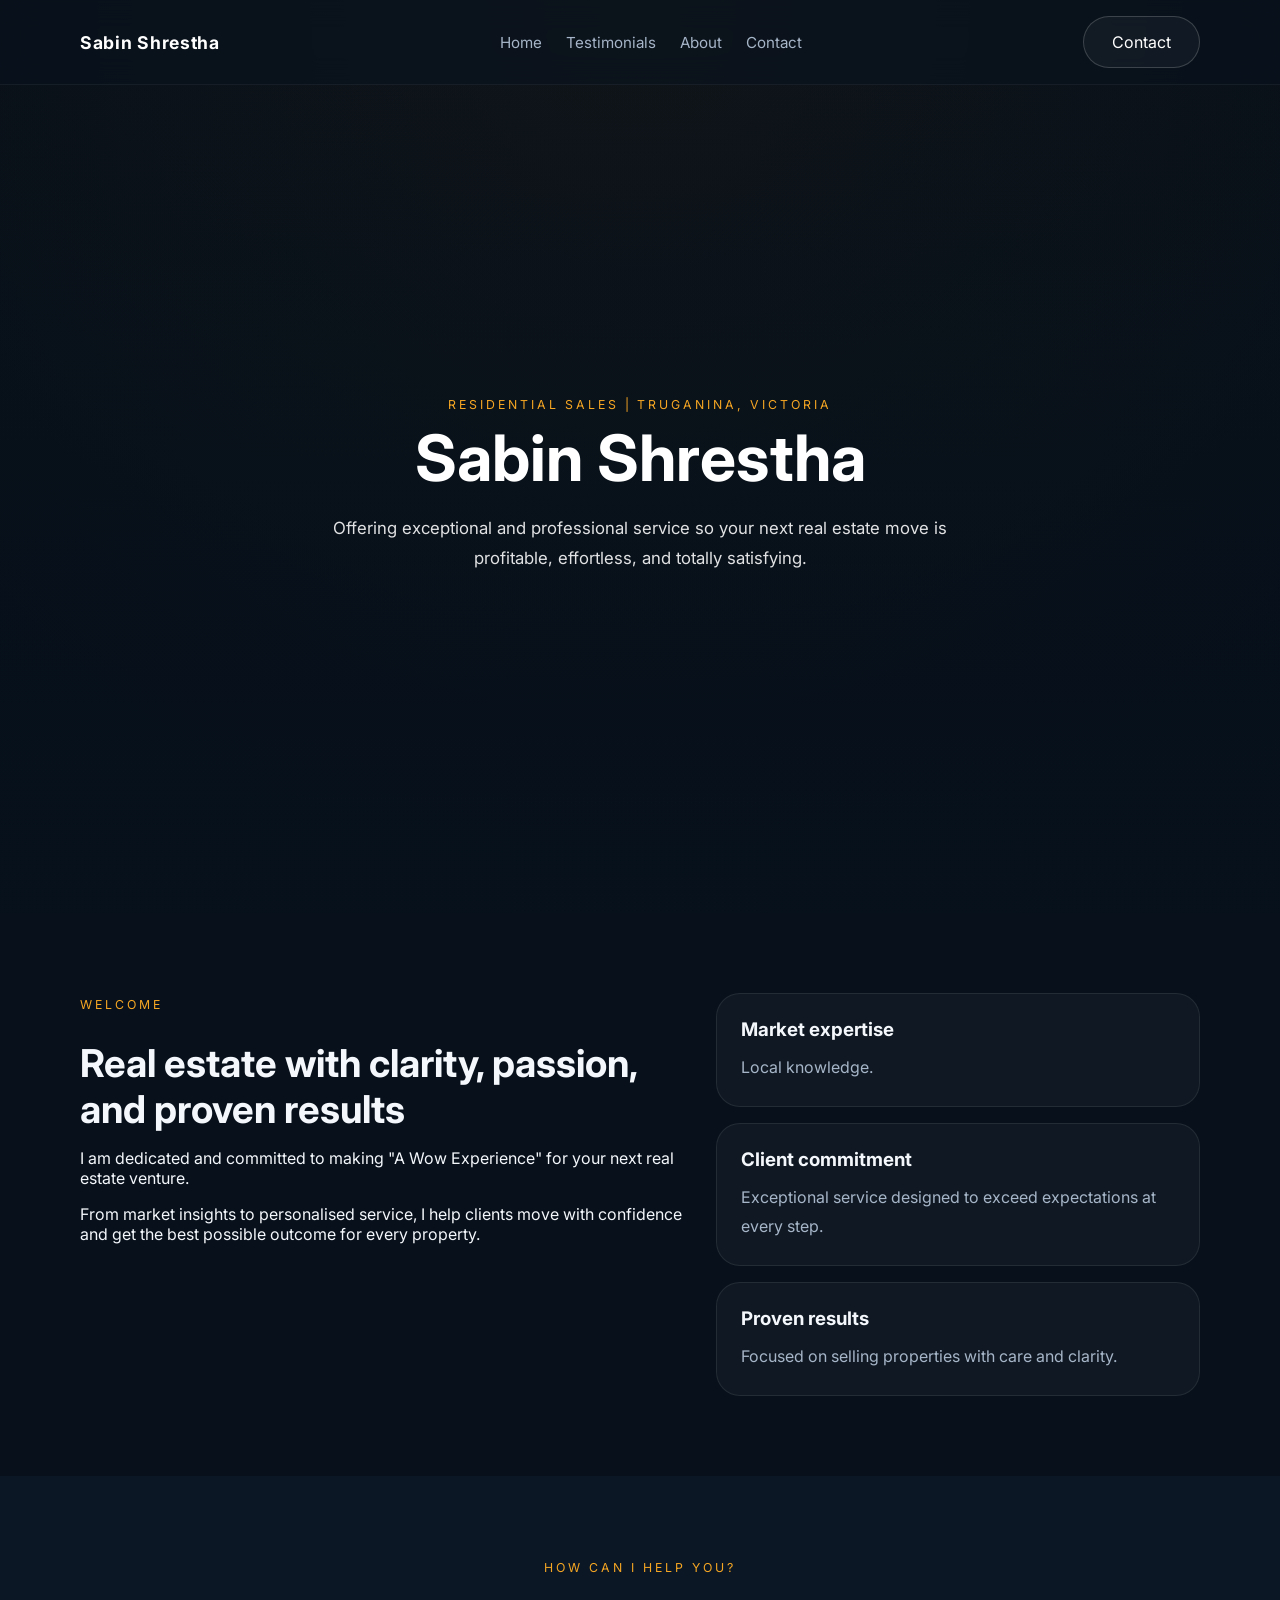
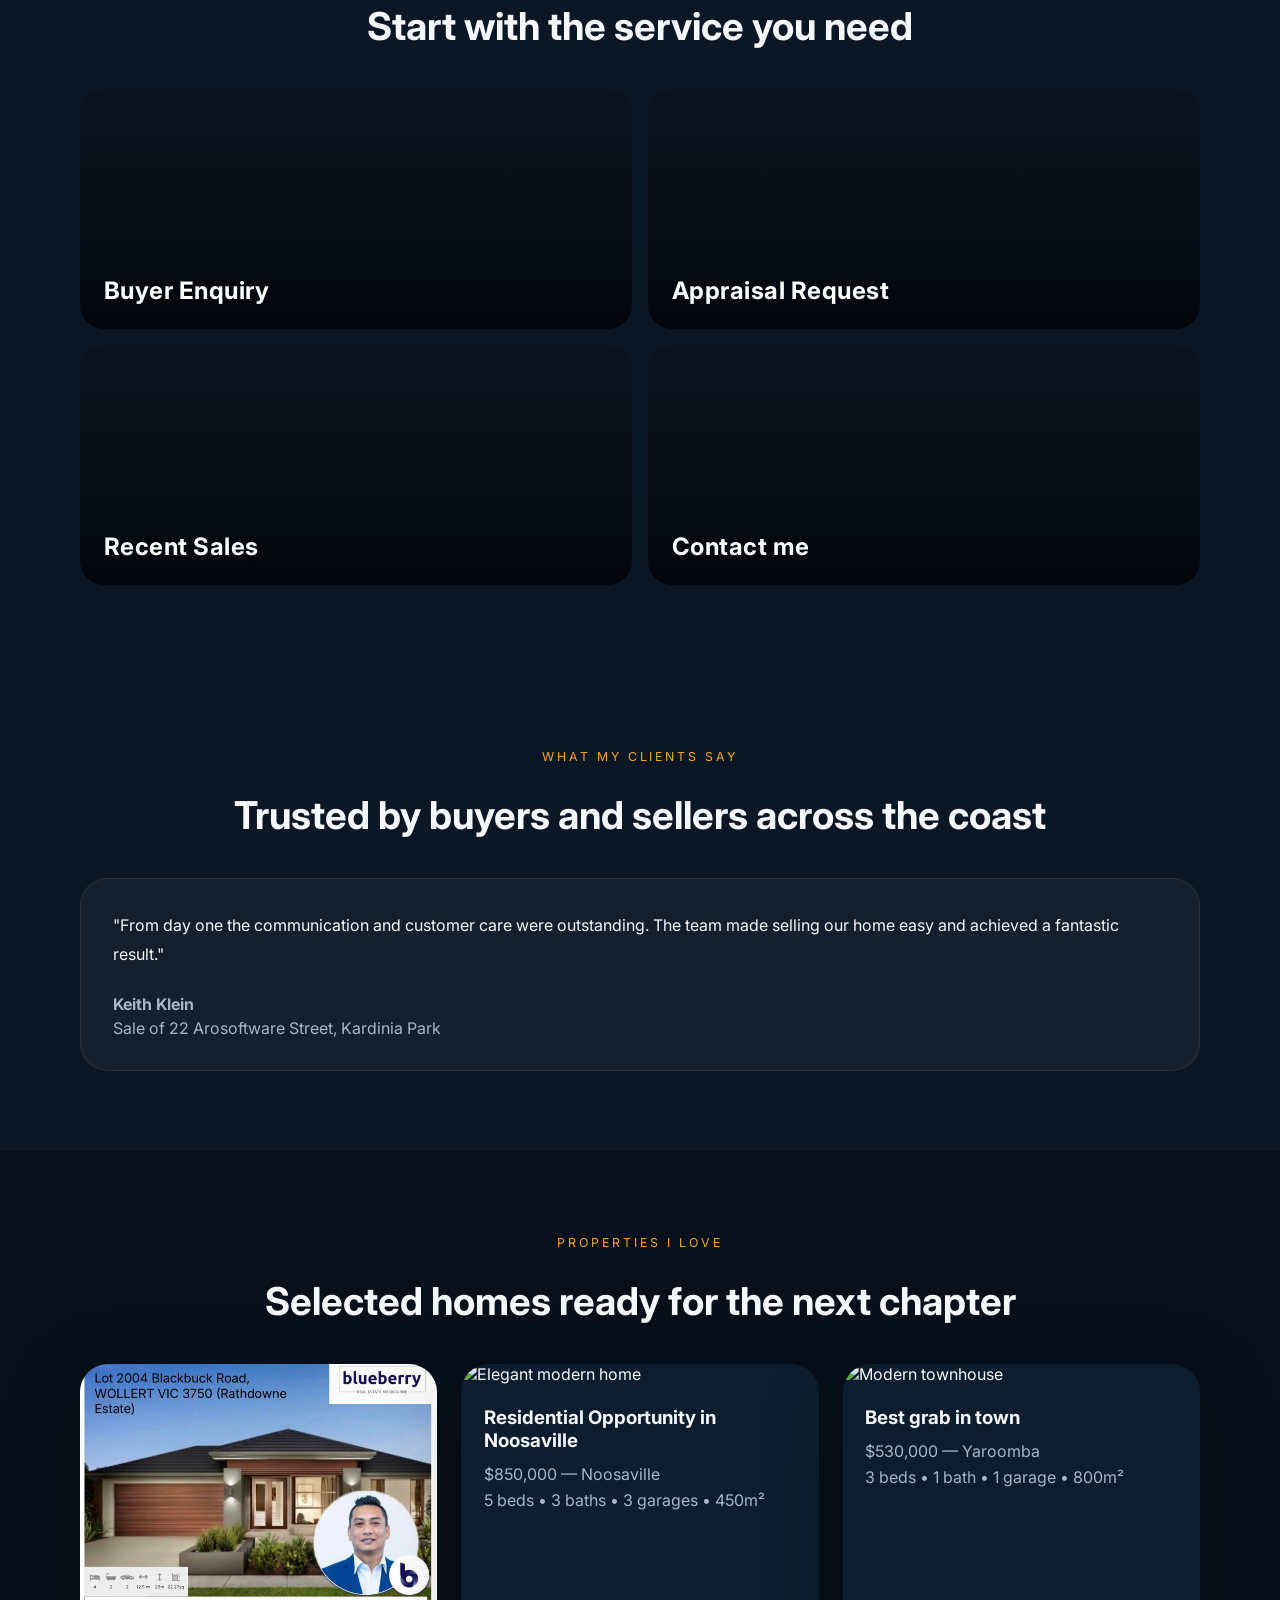
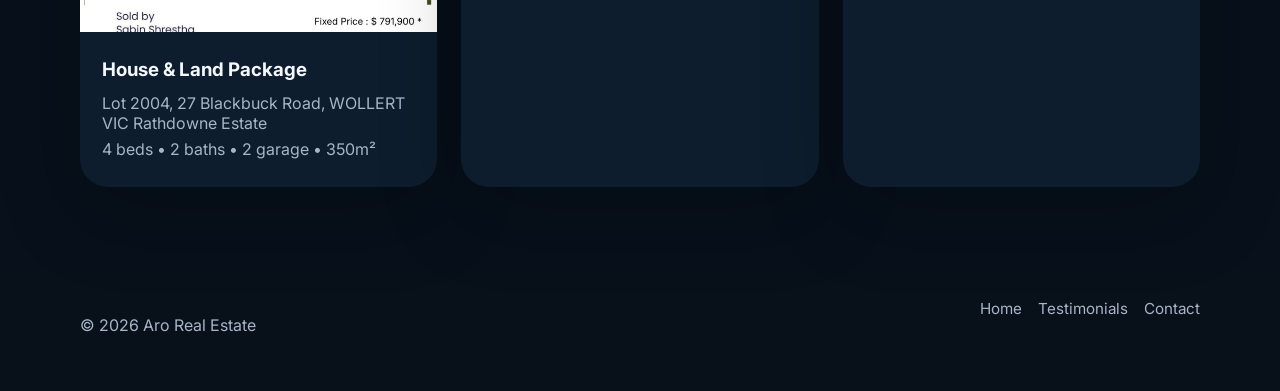
==== index.html @ 0b699689 "Initial site setup for GitHub deployment" ====
<!DOCTYPE html>
<html lang="en">
<head>
  <meta charset="UTF-8" />
  <meta name="viewport" content="width=device-width, initial-scale=1.0" />
  <title>Sabin Shrestha | Real Estate Agent</title>
  <link rel="preconnect" href="https://fonts.googleapis.com" />
  <link rel="preconnect" href="https://fonts.gstatic.com" crossorigin />
  <link href="https://fonts.googleapis.com/css2?family=Inter:wght@400;500;600;700;800&display=swap" rel="stylesheet" />
  <link rel="stylesheet" href="styles.css" />
</head>
<body>
  <header class="site-header">
    <div class="container nav-wrap">
      <a href="index.html" class="logo">Sabin Shrestha</a>
      <nav class="main-nav">
        <a href="index.html">Home</a>
        <a href="testimonials.html">Testimonials</a>
        <a href="about.html">About</a>
        <a href="contact.html">Contact</a>
      </nav>
      <a href="contact.html" class="button button-secondary">Contact</a>
    </div>
  </header>

  <main>
    <section class="hero" id="home">
      <div class="hero-overlay"></div>
      <div class="container hero-content">
        <span class="eyebrow">Residential sales | Truganina, Victoria</span>
        <h1>Sabin Shrestha</h1>
        <p>Offering exceptional and professional service so your next real estate move is profitable, effortless, and totally satisfying.</p>
      </div>
    </section>

    <section class="about section-light">
      <div class="container section-grid">
        <div>
          <span class="section-subtitle">Welcome</span>
          <h2>Real estate with clarity, passion, and proven results</h2>
          <p>I am dedicated and committed to making "A Wow Experience" for your next real estate venture.</p>
          <p>From market insights to personalised service, I help clients move with confidence and get the best possible outcome for every property.</p>
        </div>
        <div class="feature-cards">
          <article class="feature-card">
            <h3>Market expertise</h3>
            <p>Local knowledge.</p>
          </article>
          <article class="feature-card">
            <h3>Client commitment</h3>
            <p>Exceptional service designed to exceed expectations at every step.</p>
          </article>
          <article class="feature-card">
            <h3>Proven results</h3>
            <p>Focused on selling properties with care and clarity.</p>
          </article>
        </div>
      </div>
    </section>

    <section class="quick-links section-dark">
      <div class="container">
        <div class="section-header">
          <span class="section-subtitle">How can I help you?</span>
          <h2>Start with the service you need</h2>
        </div>
        <div class="shortcut-grid">
          <a href="buyer-enquiry.html" class="shortcut-card" style="background-image: url('https://images.unsplash.com/photo-1523217582562-09d0def993a6?auto=format&fit=crop&w=900&q=80')">
            <div class="shortcut-overlay"></div>
            <span>Buyer Enquiry</span>
          </a>
          <a href="appraisal.html" class="shortcut-card" style="background-image: url('https://images.unsplash.com/photo-1494526585095-c41746248156?auto=format&fit=crop&w=900&q=80')">
            <div class="shortcut-overlay"></div>
            <span>Appraisal Request</span>
          </a>
          <a href="recent-sales.html" class="shortcut-card" style="background-image: url('https://images.unsplash.com/photo-1523217582562-09d0def993a6?auto=format&fit=crop&w=900&q=80')">
            <div class="shortcut-overlay"></div>
            <span>Recent Sales</span>
          </a>
          <a href="contact.html" class="shortcut-card" style="background-image: url('https://images.unsplash.com/photo-1515378791036-0648a3ef77b2?auto=format&fit=crop&w=900&q=80')">
            <div class="shortcut-overlay"></div>
            <span>Contact me</span>
          </a>
        </div>
      </div>
    </section>

    <section class="testimonials section-dark" id="testimonials">
      <div class="container">
        <div class="section-header">
          <span class="section-subtitle">What my clients say</span>
          <h2>Trusted by buyers and sellers across the coast</h2>
        </div>
        <div class="testimonial-slider" id="testimonial-slider">
          <article class="testimonial-card active">
            <p>"From day one the communication and customer care were outstanding. The team made selling our home easy and achieved a fantastic result."</p>
            <div class="testimonial-meta">
              <strong>Keith Klein</strong>
              <span>Sale of 22 Arosoftware Street, Kardinia Park</span>
            </div>
          </article>
        </div>
      </div>
    </section>

    <section class="properties section-light" id="properties">
      <div class="container">
        <div class="section-header">
          <span class="section-subtitle">Properties I Love</span>
          <h2>Selected homes ready for the next chapter</h2>
        </div>
        <div class="property-grid">
          <article class="property-card">
            <img src="soldhome.jpg" alt="Luxury coastal home" />
            <div class="property-details">
              <h3>House & Land Package</h3>
              <p>Lot 2004, 27 Blackbuck Road, WOLLERT VIC Rathdowne Estate</p>
              <div class="property-meta">4 beds • 2 baths • 2 garage • 350m²</div>
            </div>
          </article>
          <article class="property-card">
            <img src="https://images.unsplash.com/photo-1512917774080-9991f1c4c750?auto=format&fit=crop&w=900&q=80" alt="Elegant modern home" />
            <div class="property-details">
              <h3>Residential Opportunity in Noosaville</h3>
              <p>$850,000 — Noosaville</p>
              <div class="property-meta">5 beds • 3 baths • 3 garages • 450m²</div>
            </div>
          </article>
          <article class="property-card">
            <img src="https://images.unsplash.com/photo-1494526585095-c41746248156?auto=format&fit=crop&w=900&q=80" alt="Modern townhouse" />
            <div class="property-details">
              <h3>Best grab in town</h3>
              <p>$530,000 — Yaroomba</p>
              <div class="property-meta">3 beds • 1 bath • 1 garage • 800m²</div>
            </div>
          </article>
        </div>
      </div>
    </section>

  </main>

  <footer class="site-footer">
    <div class="container footer-grid">
      <p>© 2026 Aro Real Estate</p>
      <div class="footer-links">
        <a href="index.html">Home</a>
        <a href="testimonials.html">Testimonials</a>
        <a href="contact.html">Contact</a>
      </div>
    </div>
  </footer>

  <script src="script.js"></script>
</body>
</html>
---- styles.css ----
:root {
  --bg: #0d1723;
  --surface: #121b27;
  --surface-alt: #182533;
  --text: #f4f7fb;
  --muted: #a6b5c8;
  --primary: #f5a623;
  --primary-dark: #cf8f1d;
  --accent: #ffffff;
  --shadow: 0 24px 80px rgba(0, 0, 0, 0.25);
  font-family: 'Inter', system-ui, sans-serif;
}

* {
  box-sizing: border-box;
}

html {
  scroll-behavior: smooth;
}

body {
  margin: 0;
  min-height: 100vh;
  background: radial-gradient(circle at top, rgba(245, 166, 35, 0.12), transparent 28%),
    linear-gradient(180deg, #08101c 0%, #0c171f 100%);
  color: var(--text);
}

button,
input,
textarea,
select {
  font: inherit;
}

.container {
  width: min(1120px, calc(100% - 2rem));
  margin: 0 auto;
}

.site-header {
  position: sticky;
  top: 0;
  z-index: 10;
  background: rgba(7, 17, 28, 0.82);
  backdrop-filter: blur(14px);
  border-bottom: 1px solid rgba(255, 255, 255, 0.05);
}

.nav-wrap {
  display: flex;
  align-items: center;
  justify-content: space-between;
  gap: 1rem;
  padding: 1rem 0;
}

.logo {
  color: white;
  text-decoration: none;
  font-size: 1.1rem;
  font-weight: 700;
  letter-spacing: 0.04em;
}

.main-nav {
  display: flex;
  gap: 1.5rem;
}

.main-nav a,
.footer-links a {
  color: var(--muted);
  text-decoration: none;
  font-size: 0.95rem;
}

.main-nav a:hover,
.footer-links a:hover {
  color: var(--accent);
}

.button {
  display: inline-flex;
  align-items: center;
  justify-content: center;
  text-decoration: none;
  border: none;
  cursor: pointer;
  transition: transform 0.2s ease, background 0.2s ease, color 0.2s ease;
}

.button:hover {
  transform: translateY(-1px);
}

.button-primary {
  background: var(--primary);
  color: #08101c;
  padding: 0.95rem 1.75rem;
  border-radius: 999px;
  font-weight: 700;
}

.button-secondary,
.button-tertiary {
  color: var(--accent);
  padding: 0.95rem 1.75rem;
  border-radius: 999px;
  border: 1px solid rgba(255, 255, 255, 0.18);
  background: rgba(255, 255, 255, 0.04);
}

.hero {
  position: relative;
  min-height: 92vh;
  display: grid;
  place-items: center;
  text-align: center;
  color: white;
  background-image: linear-gradient(180deg, rgba(5, 13, 21, 0.6), rgba(5, 13, 21, 0.8)),
    url('https://images.unsplash.com/photo-1494526585095-c41746248156?auto=format&fit=crop&w=1600&q=80');
  background-size: cover;
  background-position: center;
}

.hero-overlay {
  position: absolute;
  inset: 0;
  background: linear-gradient(180deg, rgba(7, 17, 28, 0.2) 0%, rgba(7, 17, 28, 0.85) 100%);
}

.hero-content {
  position: relative;
  max-width: 760px;
  z-index: 1;
}

.eyebrow,
.section-subtitle {
  display: inline-block;
  text-transform: uppercase;
  letter-spacing: 0.24em;
  font-size: 0.77rem;
  color: var(--primary);
  margin-bottom: 1rem;
}

.hero h1 {
  font-size: clamp(3rem, 5vw, 5rem);
  line-height: 0.95;
  margin: 0;
}

.hero p {
  margin: 1.5rem auto 2rem;
  max-width: 680px;
  color: rgba(255, 255, 255, 0.88);
  font-size: 1.05rem;
  line-height: 1.8;
}

.hero-actions {
  display: flex;
  flex-wrap: wrap;
  justify-content: center;
  gap: 1rem;
}

.section-light,
.section-dark {
  padding: 5rem 0;
}

.section-light {
  background: #07101b;
}

.section-dark {
  background: #0b1725;
}

.section-header {
  text-align: center;
  margin-bottom: 2.5rem;
}

.section-header h2,
.about h2 {
  font-size: clamp(2rem, 3vw, 3rem);
  margin: 0.75rem 0 0;
}

.section-grid {
  display: grid;
  grid-template-columns: 1.25fr 1fr;
  gap: 2rem;
  align-items: start;
}

.about-image-wrapper {
  margin-bottom: 1.75rem;
  border-radius: 32px;
  overflow: hidden;
  box-shadow: 0 28px 70px rgba(0, 0, 0, 0.18);
}

.about-image-wrapper img {
  width: 100%;
  height: auto;
  display: block;
  object-fit: cover;
}

.feature-cards {
  display: grid;
  gap: 1rem;
}

.feature-card {
  padding: 1.5rem;
  background: rgba(255, 255, 255, 0.04);
  border: 1px solid rgba(255, 255, 255, 0.08);
  border-radius: 24px;
}

.shortcut-grid {
  display: grid;
  grid-template-columns: repeat(2, minmax(0, 1fr));
  gap: 1rem;
  margin-top: 2rem;
}

.shortcut-card {
  position: relative;
  display: block;
  min-height: 240px;
  border-radius: 24px;
  overflow: hidden;
  background-size: cover;
  background-position: center;
  color: white;
  text-decoration: none;
  transition: transform 0.25s ease, box-shadow 0.25s ease;
}

.shortcut-card:hover {
  transform: translateY(-4px);
  box-shadow: 0 28px 70px rgba(0, 0, 0, 0.25);
}

.shortcut-overlay {
  position: absolute;
  inset: 0;
  background: linear-gradient(180deg, rgba(0, 0, 0, 0.12), rgba(0, 0, 0, 0.7));
}

.shortcut-card span {
  position: absolute;
  left: 1.5rem;
  bottom: 1.5rem;
  font-size: 1.5rem;
  font-weight: 700;
  letter-spacing: 0.02em;
}

.feature-card h3 {
  margin: 0 0 0.75rem;
}

.feature-card p {
  margin: 0;
  color: var(--muted);
  line-height: 1.8;
}

.testimonial-slider {
  display: grid;
  gap: 1rem;
}

.testimonial-card {
  padding: 2rem;
  border-radius: 28px;
  background: rgba(255, 255, 255, 0.04);
  border: 1px solid rgba(255, 255, 255, 0.08);
  opacity: 0.4;
  transform: scale(0.98);
  transition: opacity 0.35s ease, transform 0.35s ease;
}

.testimonial-card.active {
  opacity: 1;
  transform: scale(1);
}

.testimonial-card p {
  margin: 0 0 1.5rem;
  line-height: 1.85;
}

.testimonial-meta {
  display: flex;
  flex-direction: column;
  gap: 0.25rem;
  color: var(--muted);
}

.slider-controls {
  margin-top: 1.5rem;
  display: flex;
  justify-content: center;
  gap: 0.75rem;
}

.slider-controls button {
  width: 3rem;
  height: 3rem;
  border-radius: 50%;
  border: 1px solid rgba(255, 255, 255, 0.12);
  background: rgba(255, 255, 255, 0.06);
  color: white;
  cursor: pointer;
}

.property-grid {
  display: grid;
  grid-template-columns: repeat(3, minmax(0, 1fr));
  gap: 1.5rem;
}

.property-card {
  background: #0d1d2d;
  border-radius: 28px;
  overflow: hidden;
  box-shadow: var(--shadow);
}

.property-card img {
  width: 100%;
  aspect-ratio: 4 / 3;
  object-fit: cover;
}

.property-details {
  padding: 1.4rem;
}

.property-details h3 {
  margin: 0 0 0.75rem;
}

.property-details p,
.property-meta {
  margin: 0.35rem 0;
  color: var(--muted);
}

.contact-grid {
  display: grid;
  grid-template-columns: 1fr 1fr;
  gap: 3rem;
  align-items: start;
}

.contact-info {
  margin-top: 1.75rem;
}

.contact-info strong {
  display: block;
  margin-bottom: 0.35rem;
  color: var(--accent);
}

.contact-info a {
  color: var(--text);
  text-decoration: none;
}

.contact-form {
  display: grid;
  gap: 1rem;
}

.contact-form label {
  display: grid;
  gap: 0.55rem;
  color: var(--muted);
  font-size: 0.95rem;
}

.contact-form input,
.contact-form textarea {
  width: 100%;
  border: 1px solid rgba(255, 255, 255, 0.11);
  border-radius: 18px;
  background: rgba(255, 255, 255, 0.04);
  color: var(--text);
  padding: 0.95rem 1rem;
}

.contact-form input:focus,
.contact-form textarea:focus {
  outline: 1px solid rgba(245, 166, 35, 0.8);
}

.site-footer {
  padding: 2rem 0 2.5rem;
  background: #08101a;
}

.footer-grid {
  display: flex;
  justify-content: space-between;
  flex-wrap: wrap;
  gap: 1rem;
  color: var(--muted);
}

.footer-links {
  display: flex;
  gap: 1rem;
  flex-wrap: wrap;
}

@media (max-width: 900px) {
  .section-grid,
  .contact-grid {
    grid-template-columns: 1fr;
  }

  .property-grid {
    grid-template-columns: 1fr;
  }
}

@media (max-width: 680px) {
  .main-nav {
    display: none;
  }

  .nav-wrap {
    justify-content: space-between;
  }

  .hero h1 {
    font-size: 3rem;
  }
}
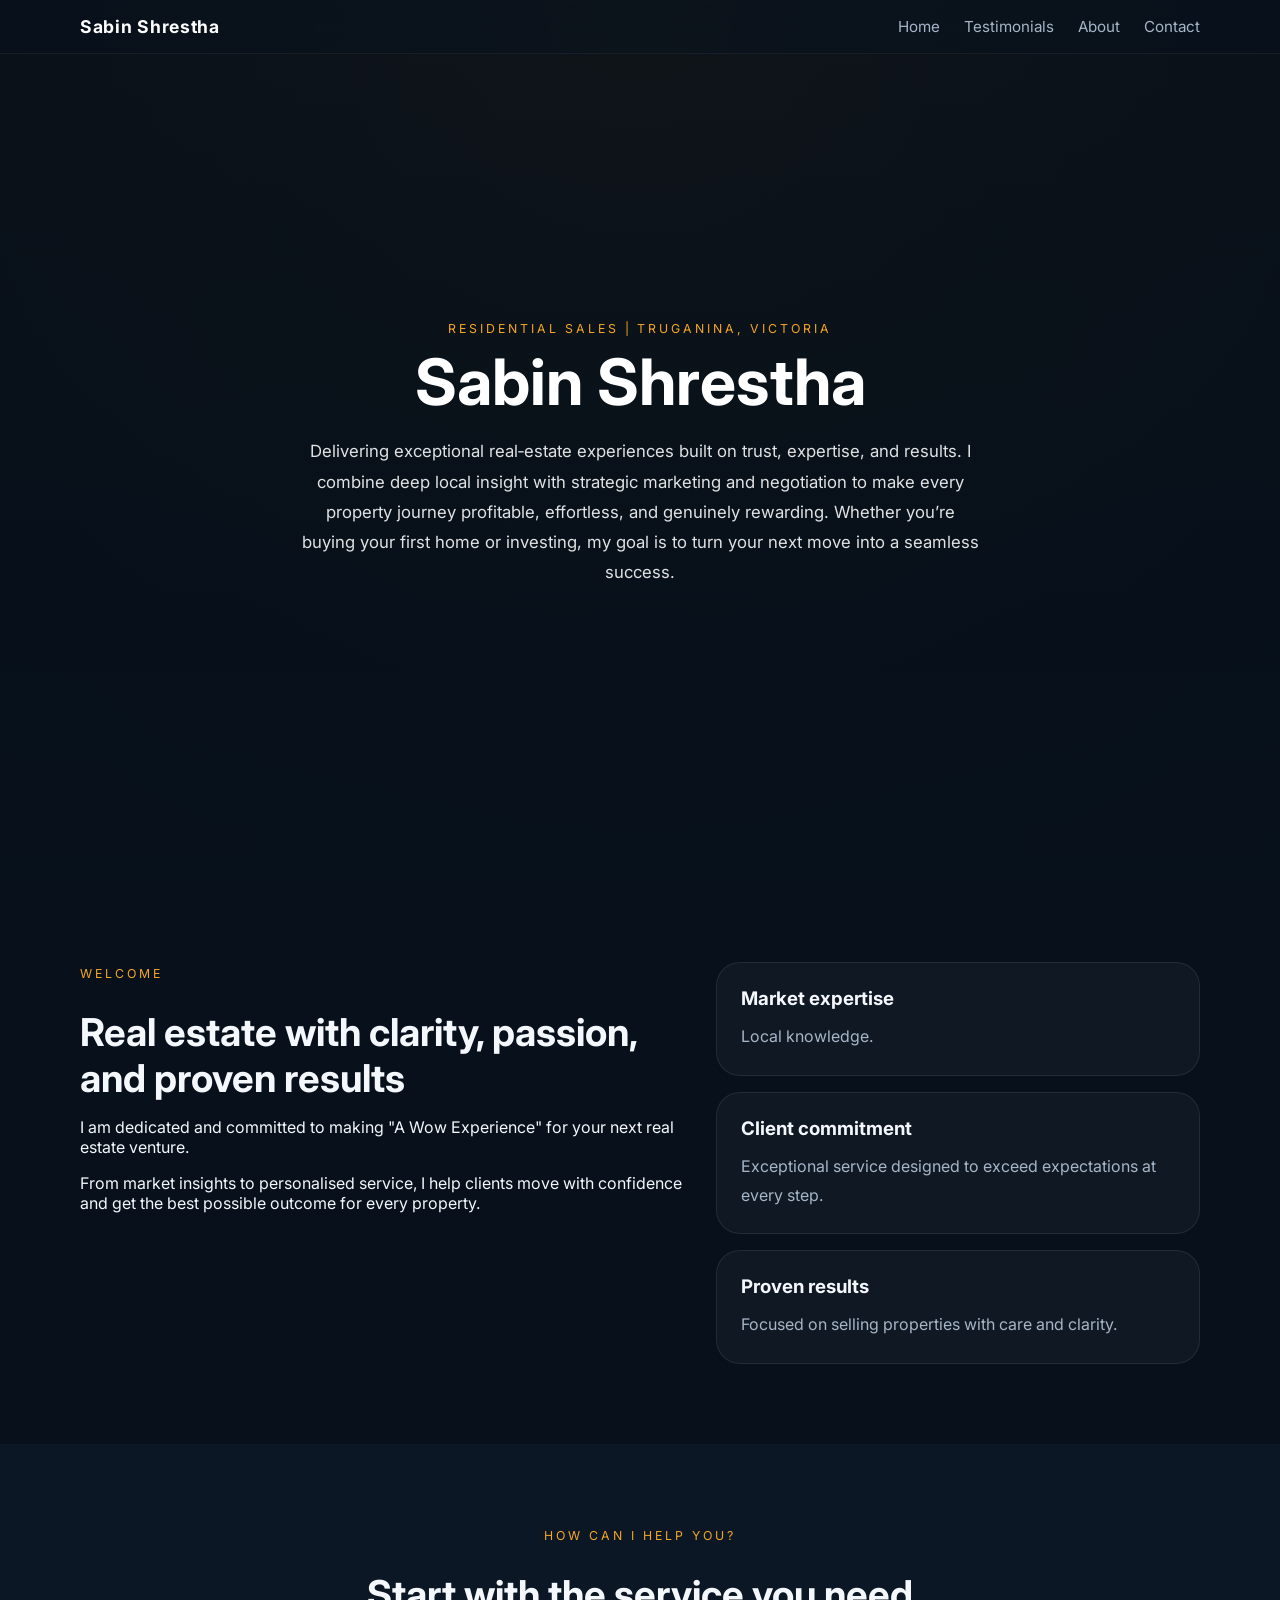
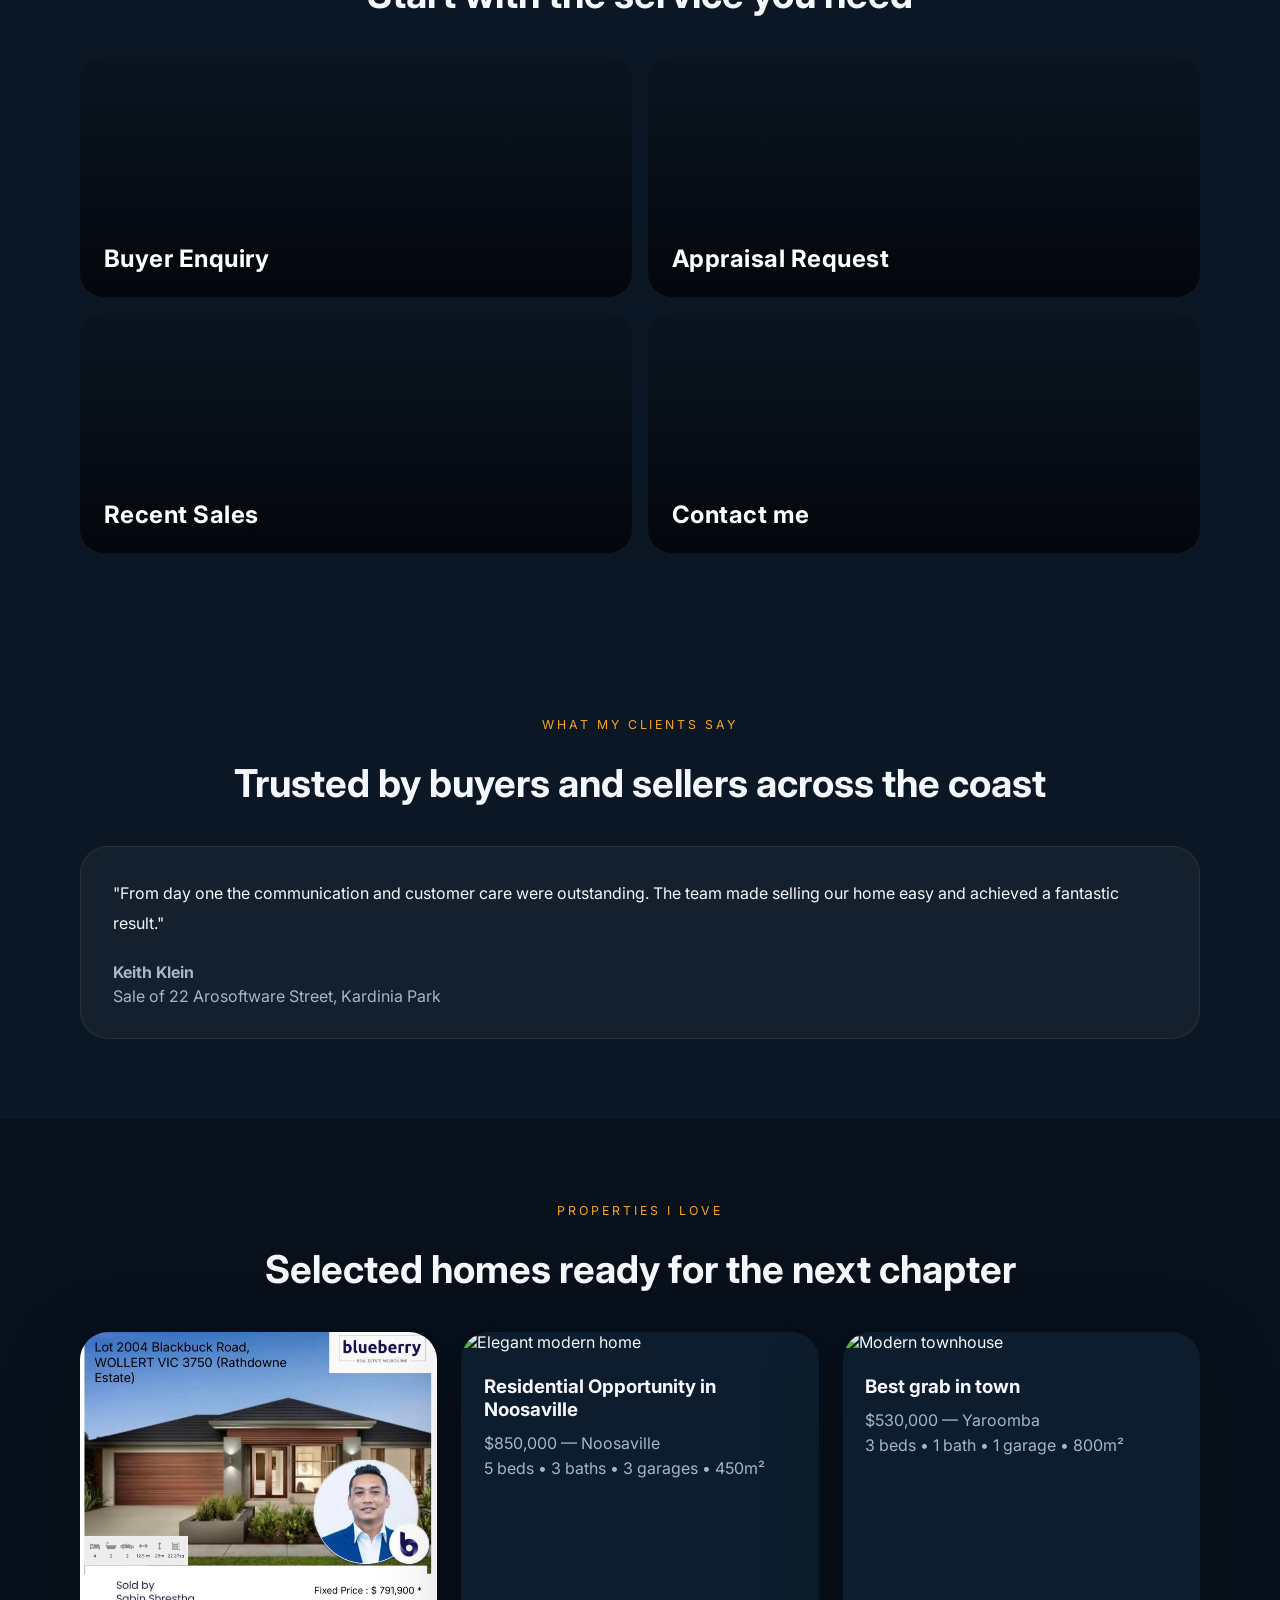
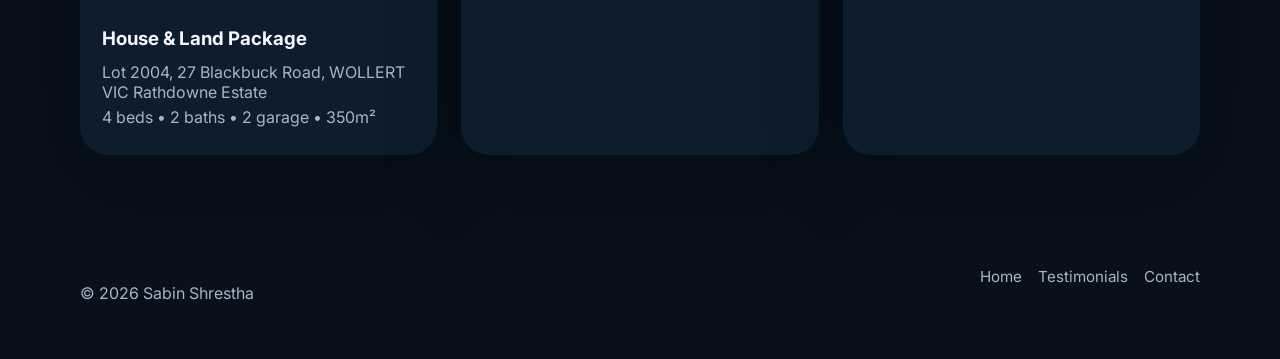
==== commit 92b876cb: "Remove right-side header contact button" ====
--- a/index.html
+++ b/index.html
@@ -19,7 +19,7 @@
         <a href="about.html">About</a>
         <a href="contact.html">Contact</a>
       </nav>
-      <a href="contact.html" class="button button-secondary">Contact</a>
+
     </div>
   </header>
 
@@ -29,7 +29,7 @@
       <div class="container hero-content">
         <span class="eyebrow">Residential sales | Truganina, Victoria</span>
         <h1>Sabin Shrestha</h1>
-        <p>Offering exceptional and professional service so your next real estate move is profitable, effortless, and totally satisfying.</p>
+        <p>Delivering exceptional real‑estate experiences built on trust, expertise, and results. I combine deep local insight with strategic marketing and negotiation to make every property journey profitable, effortless, and genuinely rewarding. Whether you’re buying your first home or investing, my goal is to turn your next move into a seamless success.</p>
       </div>
     </section>
 
@@ -142,7 +142,7 @@
 
   <footer class="site-footer">
     <div class="container footer-grid">
-      <p>© 2026 Aro Real Estate</p>
+      <p>© 2026 Sabin Shrestha</p>
       <div class="footer-links">
         <a href="index.html">Home</a>
         <a href="testimonials.html">Testimonials</a>
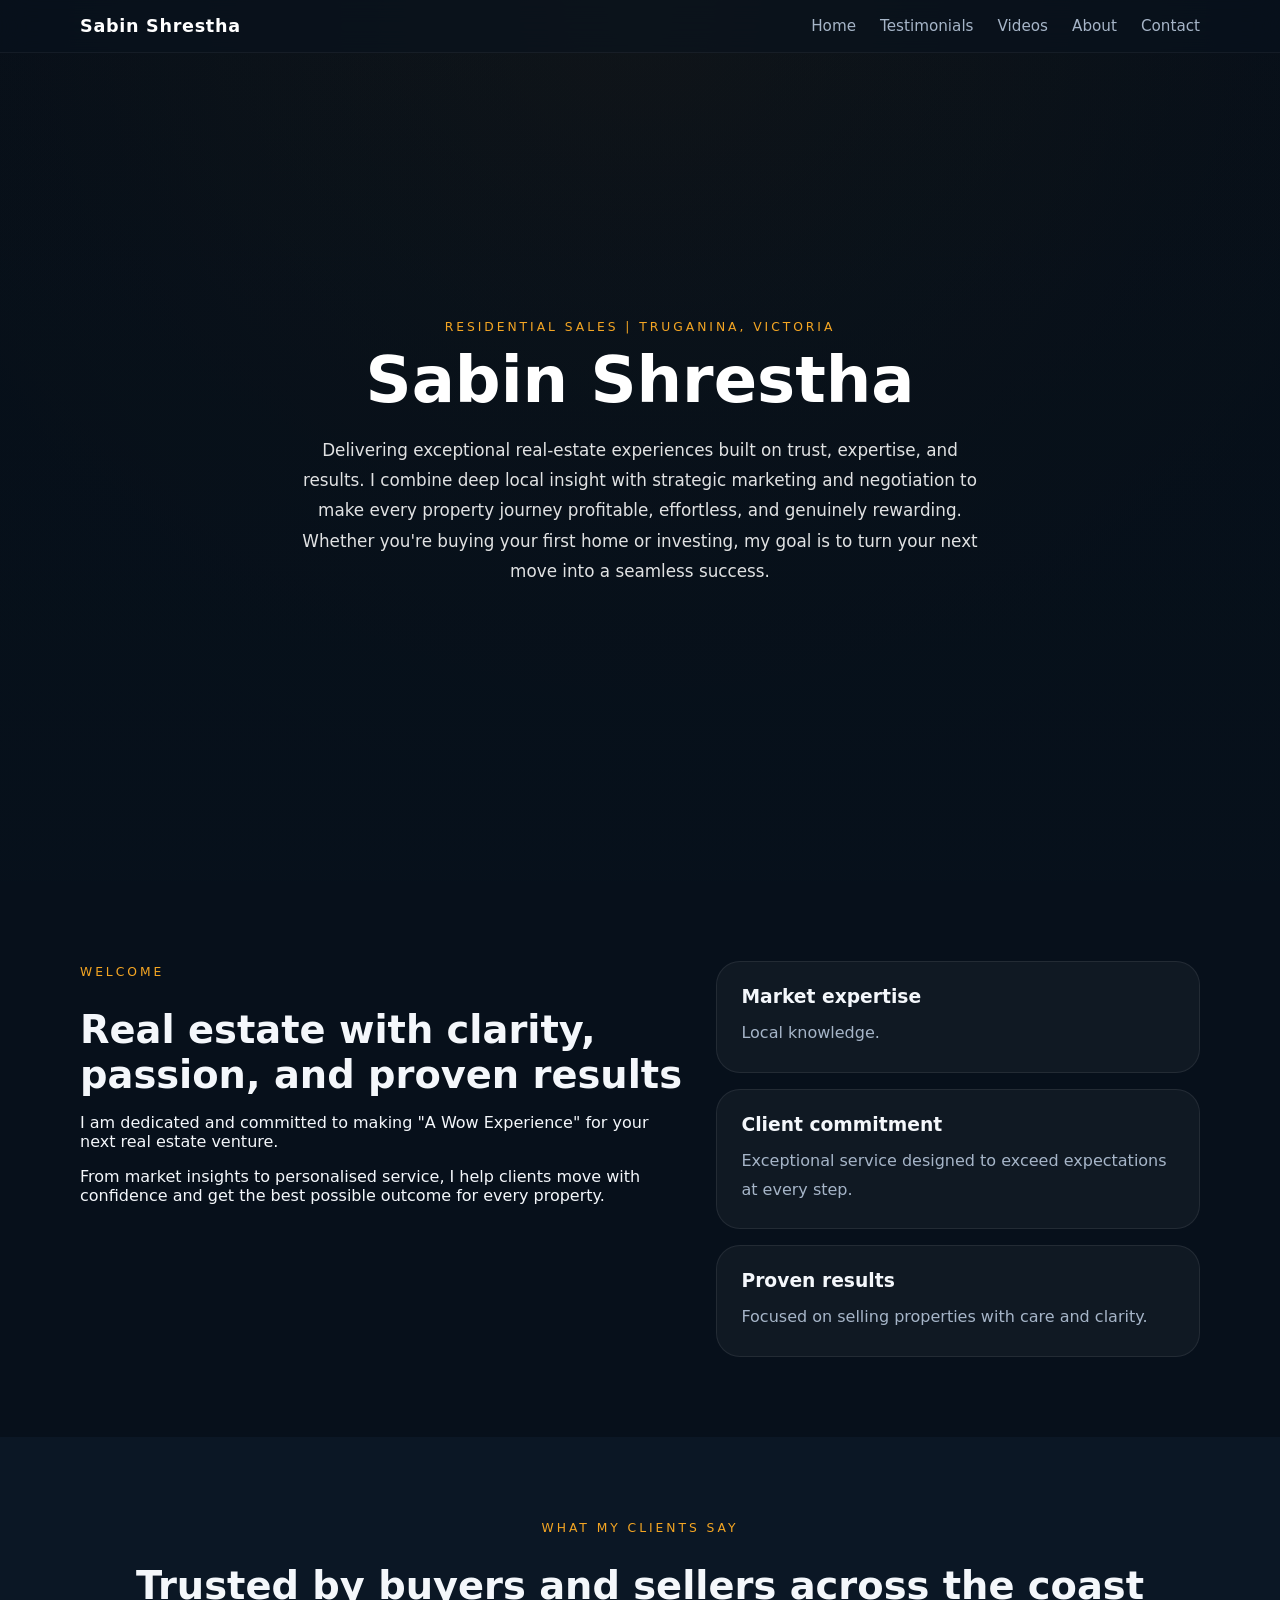
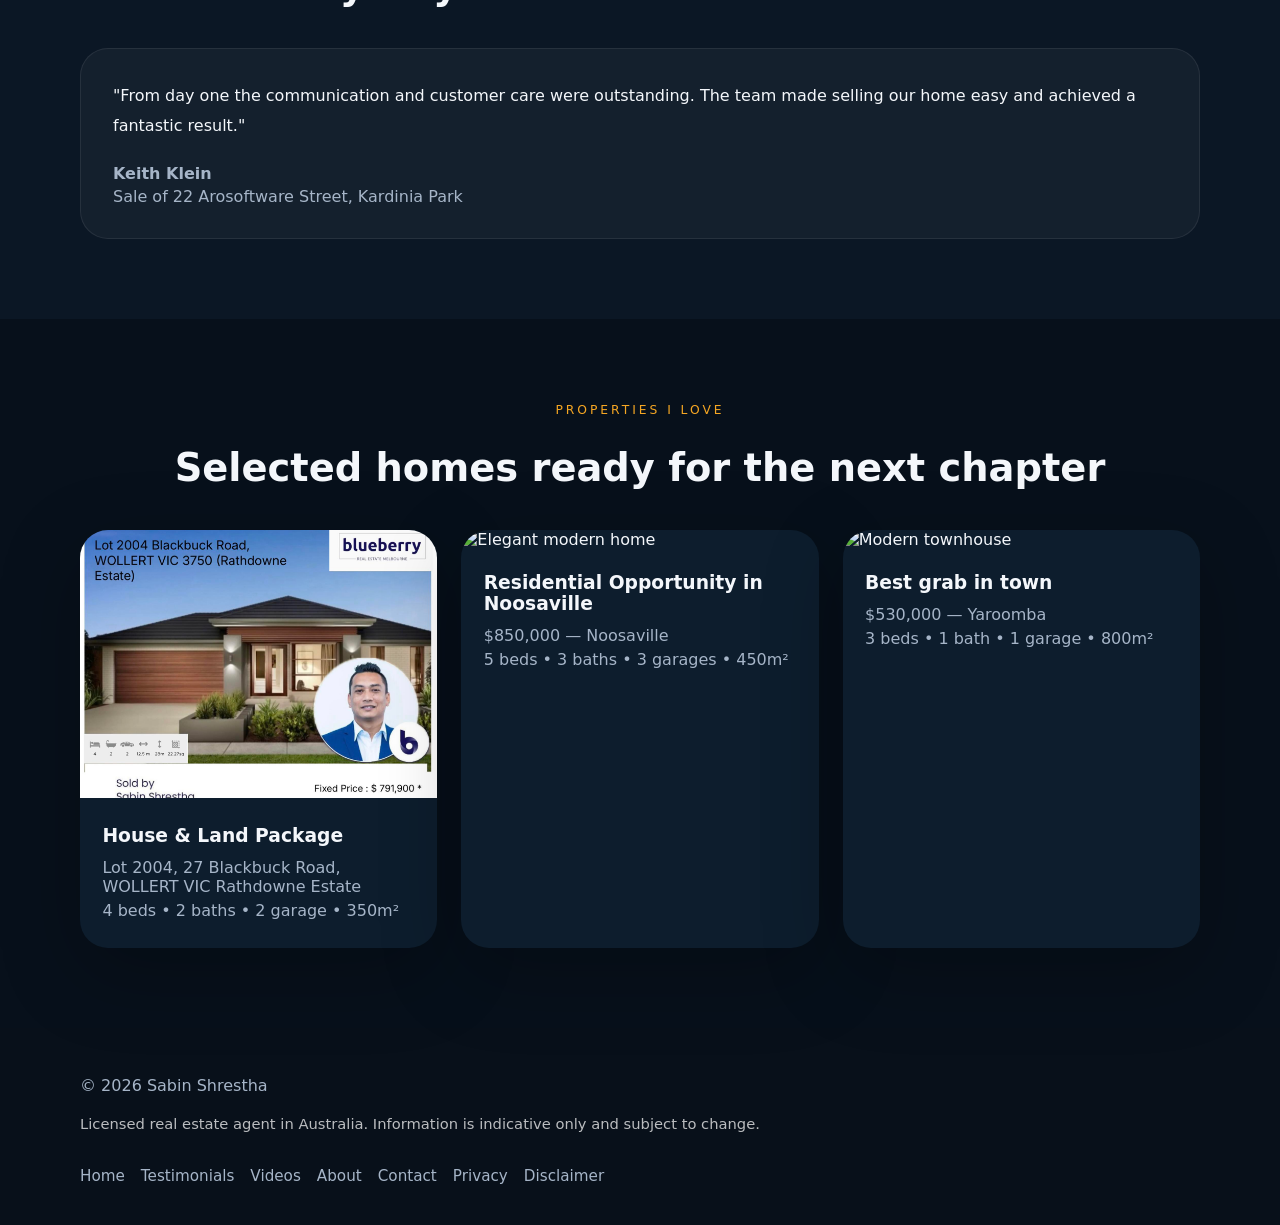
==== commit 47242ba3: "Add TikTok videos page and update site navigation" ====
--- a/index.html
+++ b/index.html
@@ -1,8 +1,10 @@
-<!DOCTYPE html>
-<html lang="en">
+﻿<!DOCTYPE html>
+<html lang="en-AU">
 <head>
   <meta charset="UTF-8" />
   <meta name="viewport" content="width=device-width, initial-scale=1.0" />
+  <meta name="referrer" content="no-referrer" />
+  <meta http-equiv="Content-Security-Policy" content="default-src 'self' https://fonts.googleapis.com https://fonts.gstatic.com https://images.unsplash.com; script-src 'self'; style-src 'self' https://fonts.googleapis.com; font-src 'self' https://fonts.gstatic.com; img-src 'self' https://images.unsplash.com data:; connect-src 'self'; base-uri 'self'; form-action 'self'; frame-ancestors 'none'; object-src 'none';" />
   <title>Sabin Shrestha | Real Estate Agent</title>
   <link rel="preconnect" href="https://fonts.googleapis.com" />
   <link rel="preconnect" href="https://fonts.gstatic.com" crossorigin />
@@ -10,12 +12,14 @@
   <link rel="stylesheet" href="styles.css" />
 </head>
 <body>
+  <a class="skip-link" href="#main-content">Skip to main content</a>
   <header class="site-header">
     <div class="container nav-wrap">
       <a href="index.html" class="logo">Sabin Shrestha</a>
-      <nav class="main-nav">
+      <nav class="main-nav" aria-label="Primary navigation">
         <a href="index.html">Home</a>
         <a href="testimonials.html">Testimonials</a>
+        <a href="videos.html">Videos</a>
         <a href="about.html">About</a>
         <a href="contact.html">Contact</a>
       </nav>
@@ -23,13 +27,13 @@
     </div>
   </header>
 
-  <main>
+  <main id="main-content">
     <section class="hero" id="home">
       <div class="hero-overlay"></div>
       <div class="container hero-content">
         <span class="eyebrow">Residential sales | Truganina, Victoria</span>
         <h1>Sabin Shrestha</h1>
-        <p>Delivering exceptional real‑estate experiences built on trust, expertise, and results. I combine deep local insight with strategic marketing and negotiation to make every property journey profitable, effortless, and genuinely rewarding. Whether you’re buying your first home or investing, my goal is to turn your next move into a seamless success.</p>
+        <p>Delivering exceptional real-estate experiences built on trust, expertise, and results. I combine deep local insight with strategic marketing and negotiation to make every property journey profitable, effortless, and genuinely rewarding. Whether you're buying your first home or investing, my goal is to turn your next move into a seamless success.</p>
       </div>
     </section>
 
@@ -54,33 +58,6 @@
             <h3>Proven results</h3>
             <p>Focused on selling properties with care and clarity.</p>
           </article>
-        </div>
-      </div>
-    </section>
-
-    <section class="quick-links section-dark">
-      <div class="container">
-        <div class="section-header">
-          <span class="section-subtitle">How can I help you?</span>
-          <h2>Start with the service you need</h2>
-        </div>
-        <div class="shortcut-grid">
-          <a href="buyer-enquiry.html" class="shortcut-card" style="background-image: url('https://images.unsplash.com/photo-1523217582562-09d0def993a6?auto=format&fit=crop&w=900&q=80')">
-            <div class="shortcut-overlay"></div>
-            <span>Buyer Enquiry</span>
-          </a>
-          <a href="appraisal.html" class="shortcut-card" style="background-image: url('https://images.unsplash.com/photo-1494526585095-c41746248156?auto=format&fit=crop&w=900&q=80')">
-            <div class="shortcut-overlay"></div>
-            <span>Appraisal Request</span>
-          </a>
-          <a href="recent-sales.html" class="shortcut-card" style="background-image: url('https://images.unsplash.com/photo-1523217582562-09d0def993a6?auto=format&fit=crop&w=900&q=80')">
-            <div class="shortcut-overlay"></div>
-            <span>Recent Sales</span>
-          </a>
-          <a href="contact.html" class="shortcut-card" style="background-image: url('https://images.unsplash.com/photo-1515378791036-0648a3ef77b2?auto=format&fit=crop&w=900&q=80')">
-            <div class="shortcut-overlay"></div>
-            <span>Contact me</span>
-          </a>
         </div>
       </div>
     </section>
@@ -141,17 +118,26 @@
   </main>
 
   <footer class="site-footer">
-    <div class="container footer-grid">
+  <div class="container footer-grid">
+    <div class="footer-brand">
       <p>© 2026 Sabin Shrestha</p>
-      <div class="footer-links">
-        <a href="index.html">Home</a>
-        <a href="testimonials.html">Testimonials</a>
-        <a href="contact.html">Contact</a>
-      </div>
+      <p class="footer-note">Licensed real estate agent in Australia. Information is indicative only and subject to change.</p>
     </div>
-  </footer>
+    <div class="footer-links">
+      <a href="index.html">Home</a>
+      <a href="testimonials.html">Testimonials</a>      <a href="videos.html">Videos</a>      <a href="about.html">About</a>
+      <a href="contact.html">Contact</a>
+      <a href="privacy.html">Privacy</a>
+      <a href="disclaimer.html">Disclaimer</a>
+    </div>
+  </div>
+</footer>
 
   <script src="script.js"></script>
 </body>
 </html>
 
+
+
+
+
--- a/styles.css
+++ b/styles.css
@@ -39,6 +39,29 @@
   margin: 0 auto;
 }
 
+.skip-link {
+  position: absolute;
+  left: -999px;
+  top: auto;
+  width: 1px;
+  height: 1px;
+  overflow: hidden;
+  white-space: nowrap;
+}
+
+.skip-link:focus {
+  position: static;
+  width: auto;
+  height: auto;
+  clip: auto;
+  margin: 1rem;
+  padding: 0.85rem 1.2rem;
+  background: rgba(255, 255, 255, 0.12);
+  color: white;
+  border-radius: 999px;
+  z-index: 20;
+}
+
 .site-header {
   position: sticky;
   top: 0;
@@ -213,6 +236,12 @@
   object-fit: cover;
 }
 
+.agent-photo {
+  width: 100%;
+  display: block;
+  object-fit: cover;
+}
+
 .feature-cards {
   display: grid;
   gap: 1rem;
@@ -225,45 +254,6 @@
   border-radius: 24px;
 }
 
-.shortcut-grid {
-  display: grid;
-  grid-template-columns: repeat(2, minmax(0, 1fr));
-  gap: 1rem;
-  margin-top: 2rem;
-}
-
-.shortcut-card {
-  position: relative;
-  display: block;
-  min-height: 240px;
-  border-radius: 24px;
-  overflow: hidden;
-  background-size: cover;
-  background-position: center;
-  color: white;
-  text-decoration: none;
-  transition: transform 0.25s ease, box-shadow 0.25s ease;
-}
-
-.shortcut-card:hover {
-  transform: translateY(-4px);
-  box-shadow: 0 28px 70px rgba(0, 0, 0, 0.25);
-}
-
-.shortcut-overlay {
-  position: absolute;
-  inset: 0;
-  background: linear-gradient(180deg, rgba(0, 0, 0, 0.12), rgba(0, 0, 0, 0.7));
-}
-
-.shortcut-card span {
-  position: absolute;
-  left: 1.5rem;
-  bottom: 1.5rem;
-  font-size: 1.5rem;
-  font-weight: 700;
-  letter-spacing: 0.02em;
-}
 
 .feature-card h3 {
   margin: 0 0 0.75rem;
@@ -305,6 +295,133 @@
   flex-direction: column;
   gap: 0.25rem;
   color: var(--muted);
+}
+
+.review-form {
+  display: grid;
+  gap: 1rem;
+  padding: 2rem;
+  background: rgba(255, 255, 255, 0.04);
+  border: 1px solid rgba(255, 255, 255, 0.08);
+  border-radius: 28px;
+  margin-top: 2rem;
+}
+
+.review-form label {
+  display: grid;
+  gap: 0.6rem;
+  color: var(--muted);
+  font-size: 0.95rem;
+}
+
+.review-form input,
+.review-form textarea,
+.review-form select {
+  width: 100%;
+  border: 1px solid rgba(255, 255, 255, 0.11);
+  border-radius: 18px;
+  background: rgba(255, 255, 255, 0.04);
+  color: var(--text);
+  padding: 0.95rem 1rem;
+  line-height: 1.4;
+}
+
+..review-form select {
+  appearance: none;
+  -webkit-appearance: none;
+  -moz-appearance: none;
+  background-image:
+    linear-gradient(45deg, transparent 50%, var(--muted) 50%),
+    linear-gradient(135deg, var(--muted) 50%, transparent 50%);
+  background-position: calc(100% - 1rem) calc(50% - 0.05rem), calc(100% - 0.75rem) calc(50% - 0.05rem);
+  background-size: 0.45rem 0.45rem;
+  background-repeat: no-repeat;
+  padding-right: 2.5rem;
+}
+
+.review-form select option {
+  color: rgba(8, 16, 36, 0.95);
+  background: #ffffff;
+}
+
+.review-form select::-ms-expand {
+  display: none;
+}
+
+.review-list {
+  display: grid;
+  gap: 1rem;
+  margin-top: 2rem;
+}
+
+.video-grid {
+  display: grid;
+  grid-template-columns: repeat(3, minmax(0, 1fr));
+  gap: 1.5rem;
+  margin-top: 2rem;
+}
+
+.video-card {
+  padding: 1.5rem;
+  border-radius: 28px;
+  border: 1px solid rgba(255, 255, 255, 0.08);
+  background: rgba(255, 255, 255, 0.04);
+}
+
+.video-card h3 {
+  margin-top: 0;
+  margin-bottom: 1rem;
+}
+
+.video-card p {
+  color: var(--muted);
+  line-height: 1.8;
+  margin: 1rem 0 0.75rem;
+}
+
+.video-card a {
+  color: var(--primary);
+  text-decoration: none;
+  font-weight: 700;
+}
+
+.video-card a:hover {
+  text-decoration: underline;
+}
+
+.video-embed {
+  border-radius: 24px;
+  overflow: hidden;
+  background: #000;
+}
+
+.video-embed iframe {
+  width: 100%;
+  min-height: 380px;
+  border: none;
+}
+
+.review-card {
+  padding: 1.5rem;
+  border-radius: 28px;
+  border: 1px solid rgba(255, 255, 255, 0.08);
+  background: rgba(255, 255, 255, 0.04);
+}
+
+.review-card .testimonial-meta {
+  flex-direction: row;
+  justify-content: space-between;
+  gap: 1rem;
+}
+
+.review-card .rating {
+  color: var(--primary);
+  font-weight: 700;
+}
+
+.review-empty {
+  color: var(--muted);
+  font-size: 0.98rem;
 }
 
 .slider-controls {
@@ -419,6 +536,17 @@
   color: var(--muted);
 }
 
+.footer-brand {
+  min-width: 240px;
+}
+
+.footer-note {
+  margin-top: 0.5rem;
+  color: rgba(255, 255, 255, 0.72);
+  font-size: 0.92rem;
+  line-height: 1.7;
+}
+
 .footer-links {
   display: flex;
   gap: 1rem;
@@ -437,12 +565,29 @@
 }
 
 @media (max-width: 680px) {
+  .nav-wrap {
+    justify-content: center;
+    flex-direction: column;
+    align-items: center;
+    gap: 0.75rem;
+    padding: 0.95rem 0;
+  }
+
   .main-nav {
-    display: none;
+    display: flex;
+    flex-wrap: wrap;
+    justify-content: center;
+    gap: 0.55rem;
+    padding: 0.85rem 1rem;
+    background: rgba(255, 255, 255, 0.06);
+    border: 1px solid rgba(255, 255, 255, 0.08);
+    border-radius: 28px;
   }
 
-  .nav-wrap {
-    justify-content: space-between;
+  .main-nav a {
+    padding: 0.65rem 1rem;
+    border-radius: 999px;
+    background: rgba(255, 255, 255, 0.08);
   }
 
   .hero h1 {
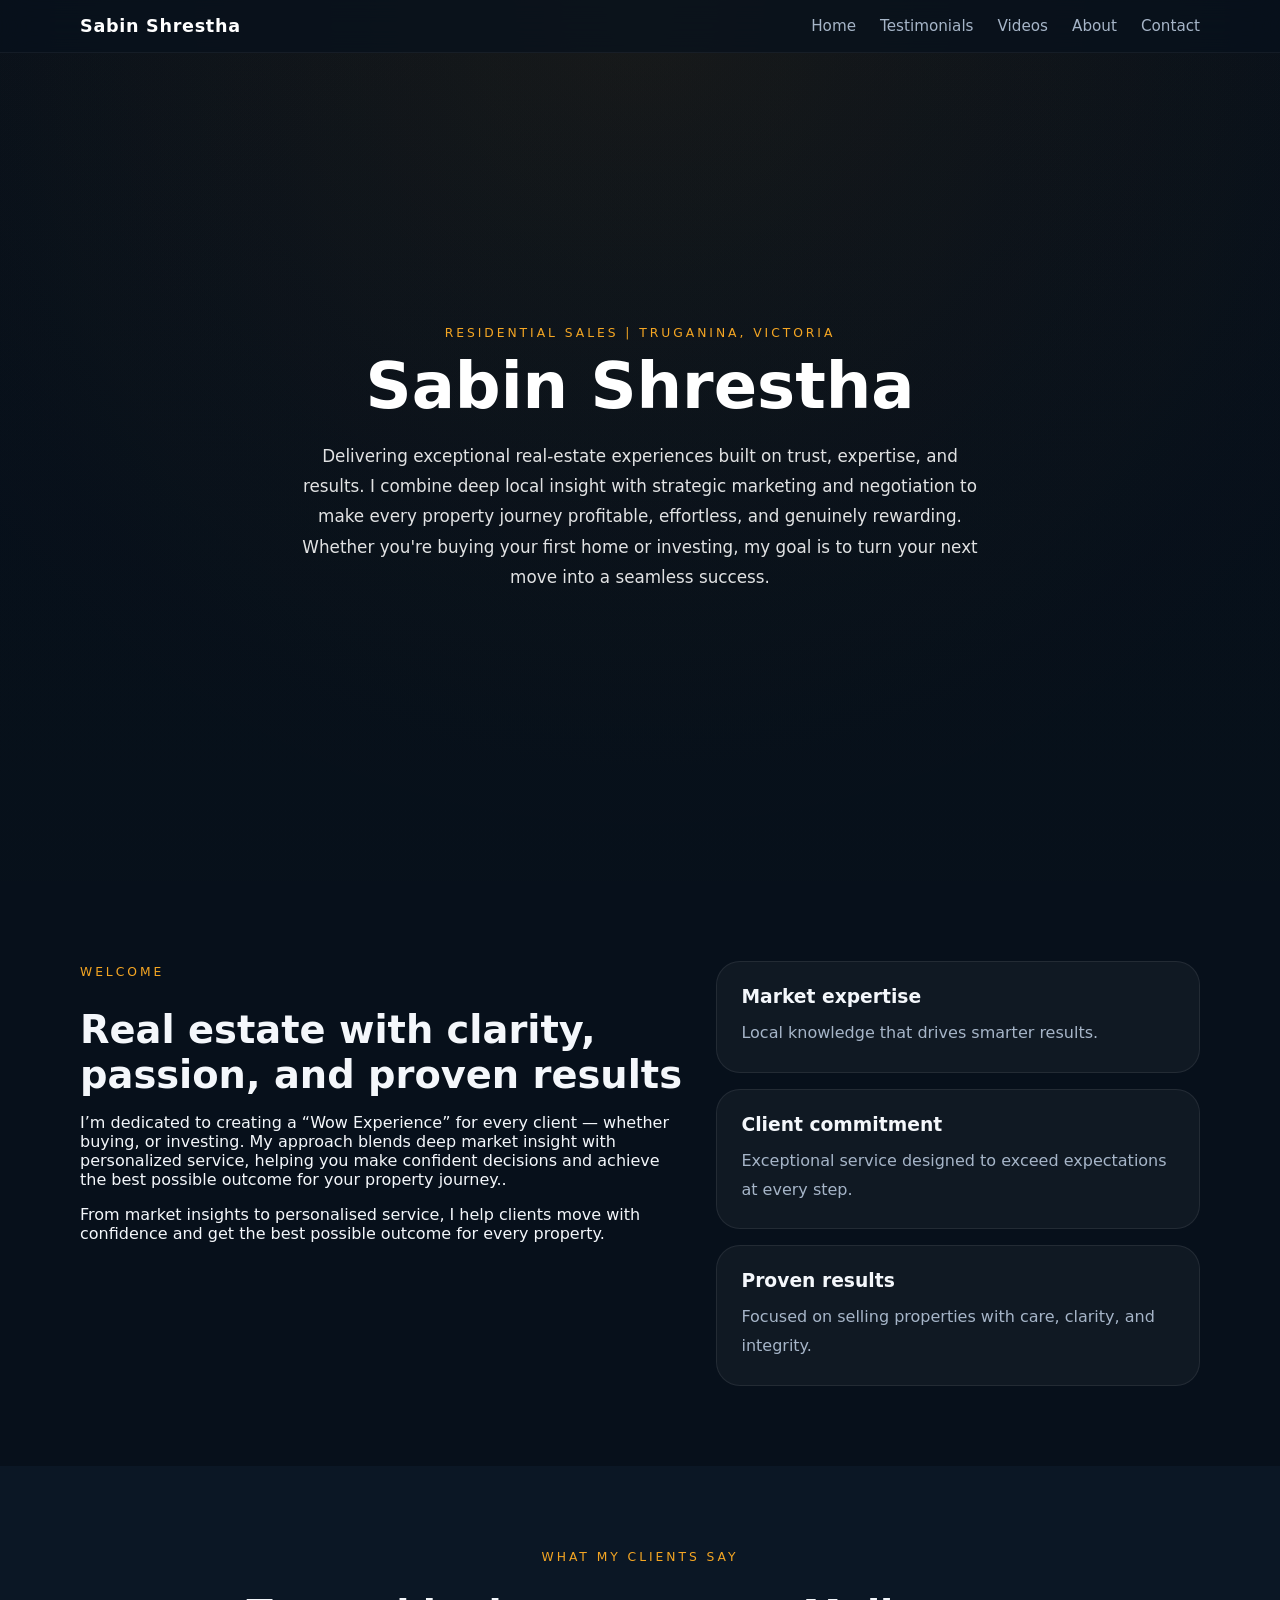
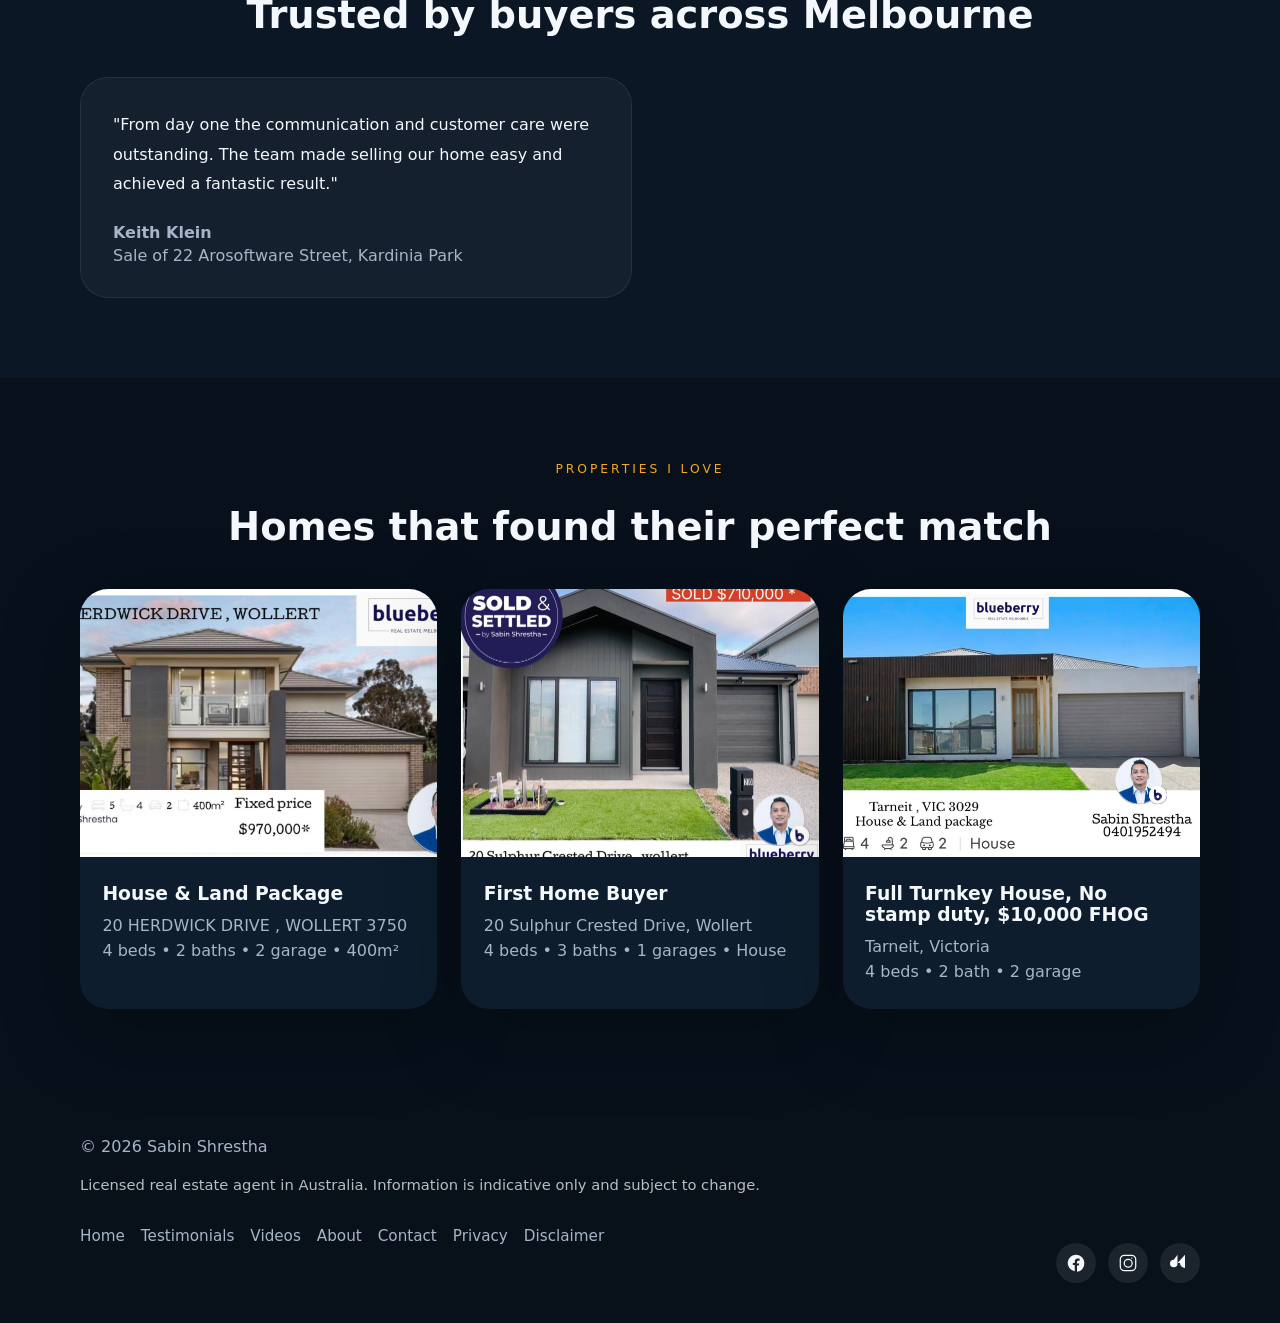
==== commit 03921620: "Push latest changes" ====
--- a/index.html
+++ b/index.html
@@ -42,13 +42,13 @@
         <div>
           <span class="section-subtitle">Welcome</span>
           <h2>Real estate with clarity, passion, and proven results</h2>
-          <p>I am dedicated and committed to making "A Wow Experience" for your next real estate venture.</p>
+          <p>I’m dedicated to creating a “Wow Experience” for every client — whether buying, or investing. My approach blends deep market insight with personalized service, helping you make confident decisions and achieve the best possible outcome for your property journey..</p>
           <p>From market insights to personalised service, I help clients move with confidence and get the best possible outcome for every property.</p>
         </div>
         <div class="feature-cards">
           <article class="feature-card">
             <h3>Market expertise</h3>
-            <p>Local knowledge.</p>
+            <p>Local knowledge that drives smarter results.</p>
           </article>
           <article class="feature-card">
             <h3>Client commitment</h3>
@@ -56,7 +56,7 @@
           </article>
           <article class="feature-card">
             <h3>Proven results</h3>
-            <p>Focused on selling properties with care and clarity.</p>
+            <p>Focused on selling properties with care, clarity, and integrity.</p>
           </article>
         </div>
       </div>
@@ -66,9 +66,9 @@
       <div class="container">
         <div class="section-header">
           <span class="section-subtitle">What my clients say</span>
-          <h2>Trusted by buyers and sellers across the coast</h2>
+          <h2>Trusted by buyers across Melbourne</h2>
         </div>
-        <div class="testimonial-slider" id="testimonial-slider">
+        <div class="testimonial-slider" id="home-testimonial-slider">
           <article class="testimonial-card active">
             <p>"From day one the communication and customer care were outstanding. The team made selling our home easy and achieved a fantastic result."</p>
             <div class="testimonial-meta">
@@ -84,31 +84,31 @@
       <div class="container">
         <div class="section-header">
           <span class="section-subtitle">Properties I Love</span>
-          <h2>Selected homes ready for the next chapter</h2>
+          <h2>Homes that found their perfect match  </h2>
         </div>
         <div class="property-grid">
           <article class="property-card">
-            <img src="soldhome.jpg" alt="Luxury coastal home" />
+            <img src="soldhome3.jpg" alt="Luxury coastal home" />
             <div class="property-details">
               <h3>House & Land Package</h3>
-              <p>Lot 2004, 27 Blackbuck Road, WOLLERT VIC Rathdowne Estate</p>
-              <div class="property-meta">4 beds • 2 baths • 2 garage • 350m²</div>
+              <p>20 HERDWICK DRIVE , WOLLERT 3750</p>
+              <div class="property-meta">4 beds • 2 baths • 2 garage • 400m²</div>
             </div>
           </article>
           <article class="property-card">
-            <img src="https://images.unsplash.com/photo-1512917774080-9991f1c4c750?auto=format&fit=crop&w=900&q=80" alt="Elegant modern home" />
+            <img src="soldhome2.jpg" alt="Elegant modern home" />
             <div class="property-details">
-              <h3>Residential Opportunity in Noosaville</h3>
-              <p>$850,000 — Noosaville</p>
-              <div class="property-meta">5 beds • 3 baths • 3 garages • 450m²</div>
+              <h3>First Home Buyer</h3>
+              <p>20 Sulphur Crested Drive, Wollert</p>
+              <div class="property-meta">4 beds • 3 baths • 1 garages • House</div>
             </div>
           </article>
           <article class="property-card">
-            <img src="https://images.unsplash.com/photo-1494526585095-c41746248156?auto=format&fit=crop&w=900&q=80" alt="Modern townhouse" />
+            <img src="soldhome4.jpg" alt="Modern townhouse" />
             <div class="property-details">
-              <h3>Best grab in town</h3>
-              <p>$530,000 — Yaroomba</p>
-              <div class="property-meta">3 beds • 1 bath • 1 garage • 800m²</div>
+              <h3> Full Turnkey House, No stamp duty,  $10,000 FHOG</h3>
+              <p>Tarneit, Victoria</p>
+              <div class="property-meta">4 beds • 2 bath • 2 garage</div>
             </div>
           </article>
         </div>
@@ -125,10 +125,23 @@
     </div>
     <div class="footer-links">
       <a href="index.html">Home</a>
-      <a href="testimonials.html">Testimonials</a>      <a href="videos.html">Videos</a>      <a href="about.html">About</a>
+      <a href="testimonials.html">Testimonials</a>
+      <a href="videos.html">Videos</a>
+      <a href="about.html">About</a>
       <a href="contact.html">Contact</a>
       <a href="privacy.html">Privacy</a>
       <a href="disclaimer.html">Disclaimer</a>
+    </div>
+    <div class="footer-social">
+      <a href="https://www.facebook.com/sabin.shrestha.16" target="_blank" rel="noreferrer noopener" aria-label="Facebook">
+        <svg viewBox="0 0 24 24" fill="currentColor" aria-hidden="true"><path d="M22 12a10 10 0 1 0-11.5 9.9V14.4H8.2v-2.4h2.3v-1.8c0-2.3 1.4-3.6 3.5-3.6 1 0 2 .1 2.3.1v2.7h-1.5c-1.2 0-1.6.7-1.6 1.6v1.7h2.7l-.4 2.4h-2.3v7.5A10 10 0 0 0 22 12z"/></svg>
+      </a>
+      <a href="https://www.instagram.com/sabinblueberry/" target="_blank" rel="noreferrer noopener" aria-label="Instagram">
+        <svg viewBox="0 0 24 24" fill="currentColor" aria-hidden="true"><path d="M7.75 2h8.5A5.75 5.75 0 0 1 22 7.75v8.5A5.75 5.75 0 0 1 16.25 22h-8.5A5.75 5.75 0 0 1 2 16.25v-8.5A5.75 5.75 0 0 1 7.75 2zm0 1.5A4.25 4.25 0 0 0 3.5 7.75v8.5A4.25 4.25 0 0 0 7.75 20.5h8.5A4.25 4.25 0 0 0 20.5 16.25v-8.5A4.25 4.25 0 0 0 16.25 3.5h-8.5zm8.75 2a.75.75 0 1 1 0 1.5.75.75 0 0 1 0-1.5zm-4.25 1.25a5.5 5.5 0 1 1 0 11 5.5 5.5 0 0 1 0-11zm0 1.5a4 4 0 1 0 0 8 4 4 0 0 0 0-8z"/></svg>
+      </a>
+      <a href="https://www.tiktok.com/@sabin_realtor?lang=en" target="_blank" rel="noreferrer noopener" aria-label="TikTok">
+        <svg viewBox="0 0 24 24" fill="currentColor" aria-hidden="true"><path d="M9 2v10.5A4.5 4.5 0 1 1 4.5 8"/><path d="M9 12h3a6 6 0 0 0 6 6V2"/></svg>
+      </a>
     </div>
   </div>
 </footer>
--- a/styles.css
+++ b/styles.css
@@ -142,7 +142,7 @@
   place-items: center;
   text-align: center;
   color: white;
-  background-image: linear-gradient(180deg, rgba(5, 13, 21, 0.6), rgba(5, 13, 21, 0.8)),
+  background-image: linear-gradient(180deg, rgba(5, 13, 21, 0.35), rgba(5, 13, 21, 0.5)),
     url('https://images.unsplash.com/photo-1494526585095-c41746248156?auto=format&fit=crop&w=1600&q=80');
   background-size: cover;
   background-position: center;
@@ -151,7 +151,7 @@
 .hero-overlay {
   position: absolute;
   inset: 0;
-  background: linear-gradient(180deg, rgba(7, 17, 28, 0.2) 0%, rgba(7, 17, 28, 0.85) 100%);
+  background: linear-gradient(180deg, rgba(7, 17, 28, 0.12) 0%, rgba(7, 17, 28, 0.55) 100%);
 }
 
 .hero-content {
@@ -177,11 +177,30 @@
 }
 
 .hero p {
-  margin: 1.5rem auto 2rem;
+  margin: 1.5rem auto 1.25rem;
   max-width: 680px;
   color: rgba(255, 255, 255, 0.88);
   font-size: 1.05rem;
   line-height: 1.8;
+}
+
+.hero-highlight {
+  display: inline-flex;
+  align-items: center;
+  gap: 0.85rem;
+  margin: 0 auto 0.5rem;
+  padding: 0.95rem 1.25rem;
+  border-radius: 999px;
+  border: 1px solid rgba(255, 255, 255, 0.16);
+  background: rgba(255, 255, 255, 0.08);
+  color: white;
+  font-weight: 600;
+  font-size: 0.95rem;
+}
+
+.hero-rating {
+  color: var(--primary);
+  letter-spacing: 0.12em;
 }
 
 .hero-actions {
@@ -268,6 +287,11 @@
 .testimonial-slider {
   display: grid;
   gap: 1rem;
+}
+
+.testimonials .testimonial-slider {
+  grid-template-columns: repeat(2, minmax(0, 1fr));
+  align-items: start;
 }
 
 .testimonial-card {
@@ -326,7 +350,7 @@
   line-height: 1.4;
 }
 
-..review-form select {
+.review-form select {
   appearance: none;
   -webkit-appearance: none;
   -moz-appearance: none;
@@ -393,12 +417,37 @@
   border-radius: 24px;
   overflow: hidden;
   background: #000;
+  position: relative;
+  min-height: 760px;
+}
+
+.video-embed iframe,
+.video-embed blockquote {
+  width: 100%;
+  min-height: 760px;
+  height: 100%;
+  border: none;
 }
 
 .video-embed iframe {
-  width: 100%;
-  min-height: 380px;
-  border: none;
+  aspect-ratio: 9 / 16;
+}
+
+@media (max-width: 900px) {
+  .video-embed {
+    min-height: 680px;
+  }
+
+  .video-embed iframe,
+  .video-embed blockquote {
+    min-height: 680px;
+  }
+}
+
+@media (max-width: 900px) {
+  .video-grid {
+    grid-template-columns: 1fr;
+  }
 }
 
 .review-card {
@@ -551,6 +600,35 @@
   display: flex;
   gap: 1rem;
   flex-wrap: wrap;
+}
+
+.footer-social {
+  display: flex;
+  gap: 0.75rem;
+  flex-wrap: wrap;
+  margin-top: 1rem;
+}
+
+.footer-social a {
+  display: inline-flex;
+  align-items: center;
+  justify-content: center;
+  width: 2.5rem;
+  height: 2.5rem;
+  border-radius: 999px;
+  background: rgba(255, 255, 255, 0.08);
+  color: var(--text);
+  transition: background 0.2s ease, color 0.2s ease;
+}
+
+.footer-social a:hover {
+  background: rgba(245, 166, 35, 0.18);
+  color: var(--primary);
+}
+
+.footer-social svg {
+  width: 1.25rem;
+  height: 1.25rem;
 }
 
 @media (max-width: 900px) {
